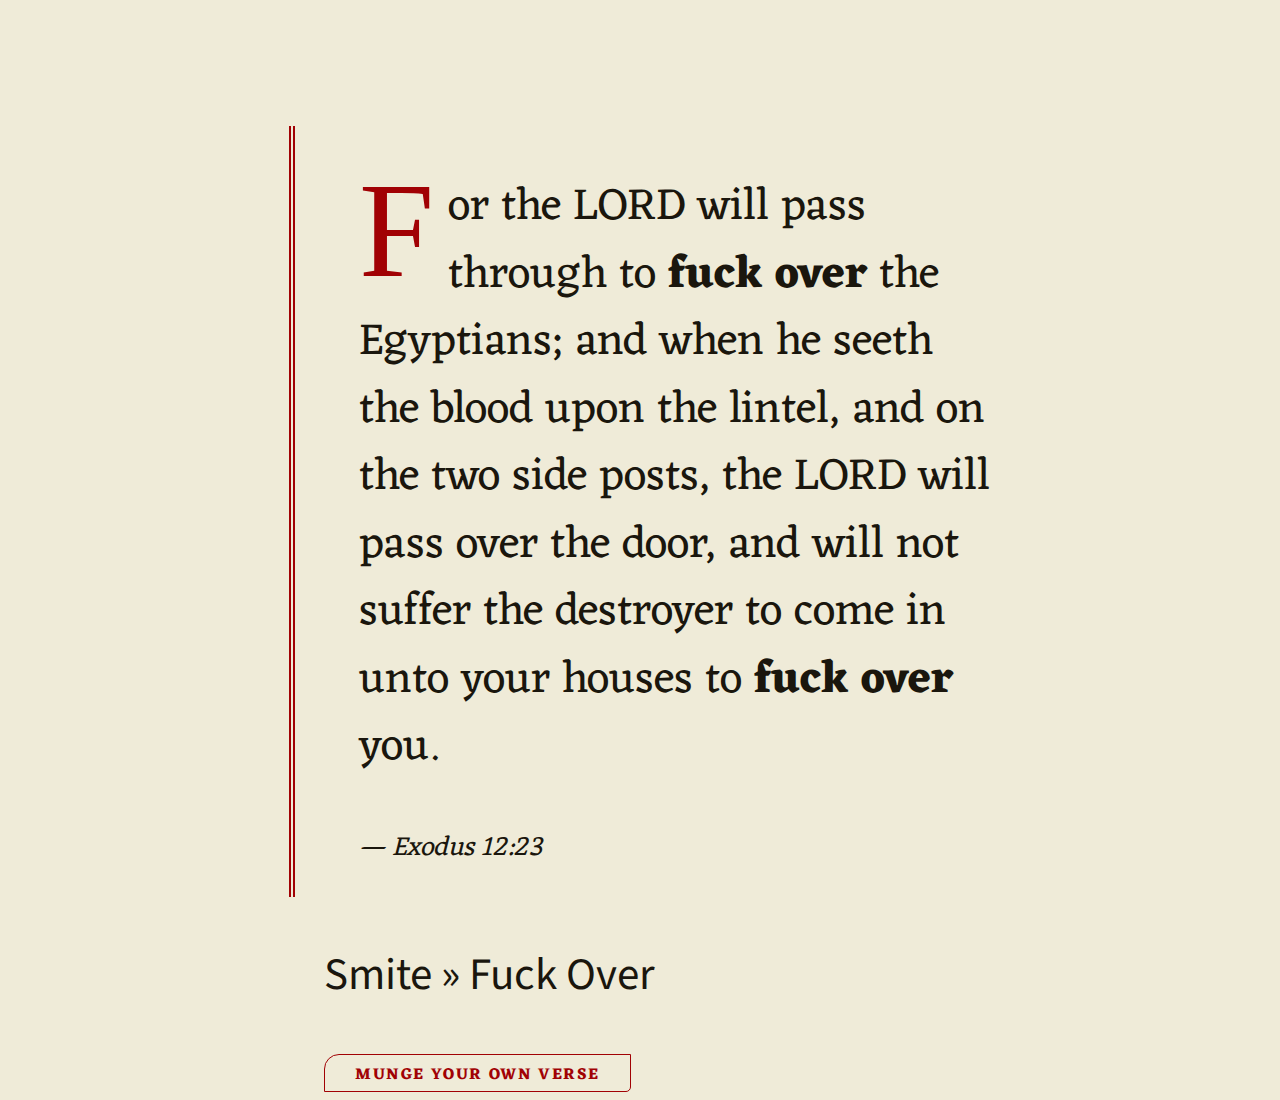
==== uimocks/index.html @ ff62a4e3 "Initial UI experiments structure and styles" ====
<!DOCTYPE html>
<html>
<head>
	<meta charset="utf-8">
	<meta http-equiv="X-UA-Compatible" content="IE=edge">
	<title>Biblemunger Sandbox</title>
	<link rel="stylesheet" href="biblemunger.css">
</head>
<body>
	<div class="text-container">
		<p class="scripture">For the LORD will pass through to <strong class="munged">fuck over</strong> the Egyptians; and when he seeth the blood upon the lintel, and on the two side posts, the LORD will pass over the door, and will not suffer the destroyer to come in unto your houses to <strong class="munged">fuck over</strong> you.</p>
		<p class="reference">Exodus 12:23</p>	
	</div>
	<div class="actions">
		<p class="substitution">Smite » Fuck Over</p>
		<button class="std-button">Munge your Own Verse</button>
	</div>
</body>
</html>
---- uimocks/biblemunger.css ----
@import url('https://fonts.googleapis.com/css?family=Eczar:400,700|Source+Sans+Pro:300,400,700');
body {
	background: #EFEBD8;
	color: #1A160D;
	font-family: 'Source Sans Pro',Helvetica,sans-serif;
}
p {
	line-height: 1.5;
	font-size: 5vh;
}
.text-container {
	width: 50%;
	margin: 10% auto 2vh auto;
	padding: 0.25em 0 0.09em 4em;
	border-left: 6px double #A10104;
}
p.scripture,
p.reference {
	font-family: 'Eczar', Georgia, serif;
}
p.scripture:first-child:first-letter {
	float: left;
    color: #A10104;
    font-size: 15vh;
    line-height: 1;
    margin-top: -1.4vh;
    padding-right: 0.1em;
    font-family: 'Dearest Outline',Georgia;
    text-transform: uppercase;
}
p.reference {
	font-style: italic;
	font-size: 3vh;
}
p.reference:before {
	content: "— ";
}
.actions {
	margin: 0 25%;
}
.std-button {
	color: #A10104;
	padding: 6px 30px 2px 30px;
	border: 0.5px solid #A10104;
	background: transparent;
	font-family: 'Eczar', serif;
	font-size: 1em;
	font-weight: 700;
	letter-spacing: 0.1em;
	text-transform: uppercase;
	border-radius: 15px 0 5px 0;
	-webkit-transition: all 75ms linear;
	-moz-transition: all 75ms linear;
	-ms-transition: all 75ms linear;
	-o-transition: all 75ms linear;
	transition: all 75ms linear;
}
.std-button:hover {
	border-width: 3px;
	cursor: pointer;
}
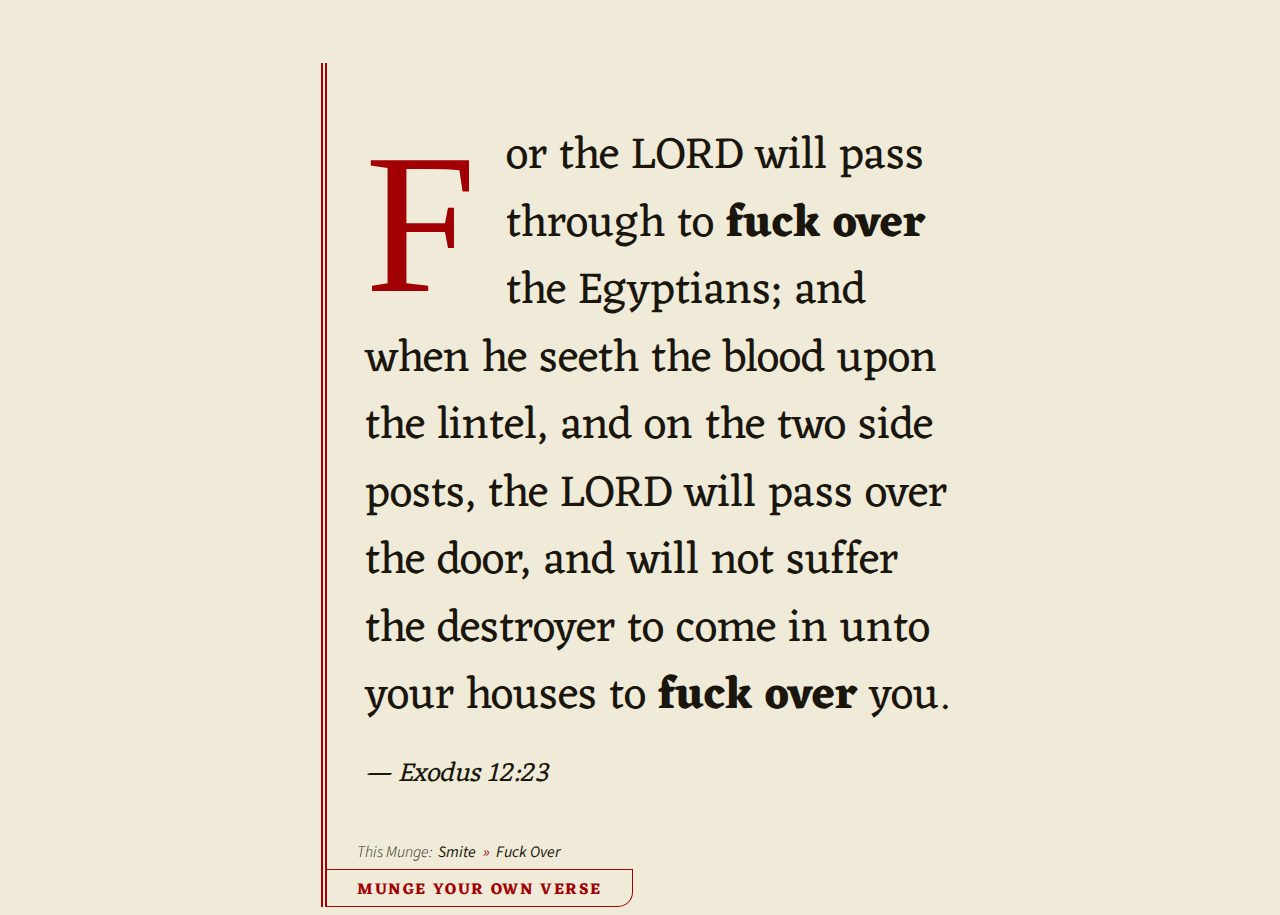
==== commit 071f8082: "More style and layout changes" ====
--- a/uimocks/index.html
+++ b/uimocks/index.html
@@ -7,13 +7,15 @@
 	<link rel="stylesheet" href="biblemunger.css">
 </head>
 <body>
-	<div class="text-container">
-		<p class="scripture">For the LORD will pass through to <strong class="munged">fuck over</strong> the Egyptians; and when he seeth the blood upon the lintel, and on the two side posts, the LORD will pass over the door, and will not suffer the destroyer to come in unto your houses to <strong class="munged">fuck over</strong> you.</p>
-		<p class="reference">Exodus 12:23</p>	
-	</div>
-	<div class="actions">
-		<p class="substitution">Smite » Fuck Over</p>
-		<button class="std-button">Munge your Own Verse</button>
+	<div class="content-area">
+		<div class="text-container">
+			<p class="scripture">For the LORD will pass through to <strong class="munged">fuck over</strong> the Egyptians; and when he seeth the blood upon the lintel, and on the two side posts, the LORD will pass over the door, and will not suffer the destroyer to come in unto your houses to <strong class="munged">fuck over</strong> you.</p>
+			<p class="reference">Exodus 12:23</p>	
+		</div>
+		<div class="actions">
+			<p class="substitution"><span>This Munge:</span> <em>Smite</em> Fuck Over</p>
+			<button class="std-button">Munge your Own Verse</button>
+		</div>
 	</div>
 </body>
 </html>--- a/uimocks/biblemunger.css
+++ b/uimocks/biblemunger.css
@@ -8,23 +8,32 @@
 	line-height: 1.5;
 	font-size: 5vh;
 }
+.content-area {
+	width: 50%;
+	margin: 5% auto 0 auto;
+	padding: 0;
+	border-left: 6px double #A10104;
+}
 .text-container {
-	width: 50%;
-	margin: 10% auto 2vh auto;
-	padding: 0.25em 0 0.09em 4em;
-	border-left: 6px double #A10104;
+	padding: 1em 0 0 6%;
 }
 p.scripture,
 p.reference {
 	font-family: 'Eczar', Georgia, serif;
 }
+p.scripture {
+	margin-bottom: 0.5em;
+}
+p.reference {
+	margin: 0 0 1.5em 0;
+}
 p.scripture:first-child:first-letter {
 	float: left;
     color: #A10104;
-    font-size: 15vh;
+    font-size: 200px;
     line-height: 1;
-    margin-top: -1.4vh;
-    padding-right: 0.1em;
+    margin-top: 0;
+    padding-right: 0.15em;
     font-family: 'Dearest Outline',Georgia;
     text-transform: uppercase;
 }
@@ -35,20 +44,38 @@
 p.reference:before {
 	content: "— ";
 }
+p.substitution {
+	font-size: 1em;
+	font-style: italic;
+	font-weight: 400;
+	display: table;
+	margin: 0;
+	padding: 5px 30px;
+}
+p.substitution span {
+	font-weight: 300;
+	margin-right: 0.4em;
+}
+p.substitution em:after {
+	content: " »";
+	color: #A10104;
+	margin: 0 0.2em;
+}
 .actions {
-	margin: 0 25%;
+	margin: 0;
 }
 .std-button {
 	color: #A10104;
 	padding: 6px 30px 2px 30px;
 	border: 0.5px solid #A10104;
+	border-left: 0 none;
 	background: transparent;
 	font-family: 'Eczar', serif;
 	font-size: 1em;
 	font-weight: 700;
 	letter-spacing: 0.1em;
 	text-transform: uppercase;
-	border-radius: 15px 0 5px 0;
+	border-radius: 0 0 15px 0;
 	-webkit-transition: all 75ms linear;
 	-moz-transition: all 75ms linear;
 	-ms-transition: all 75ms linear;
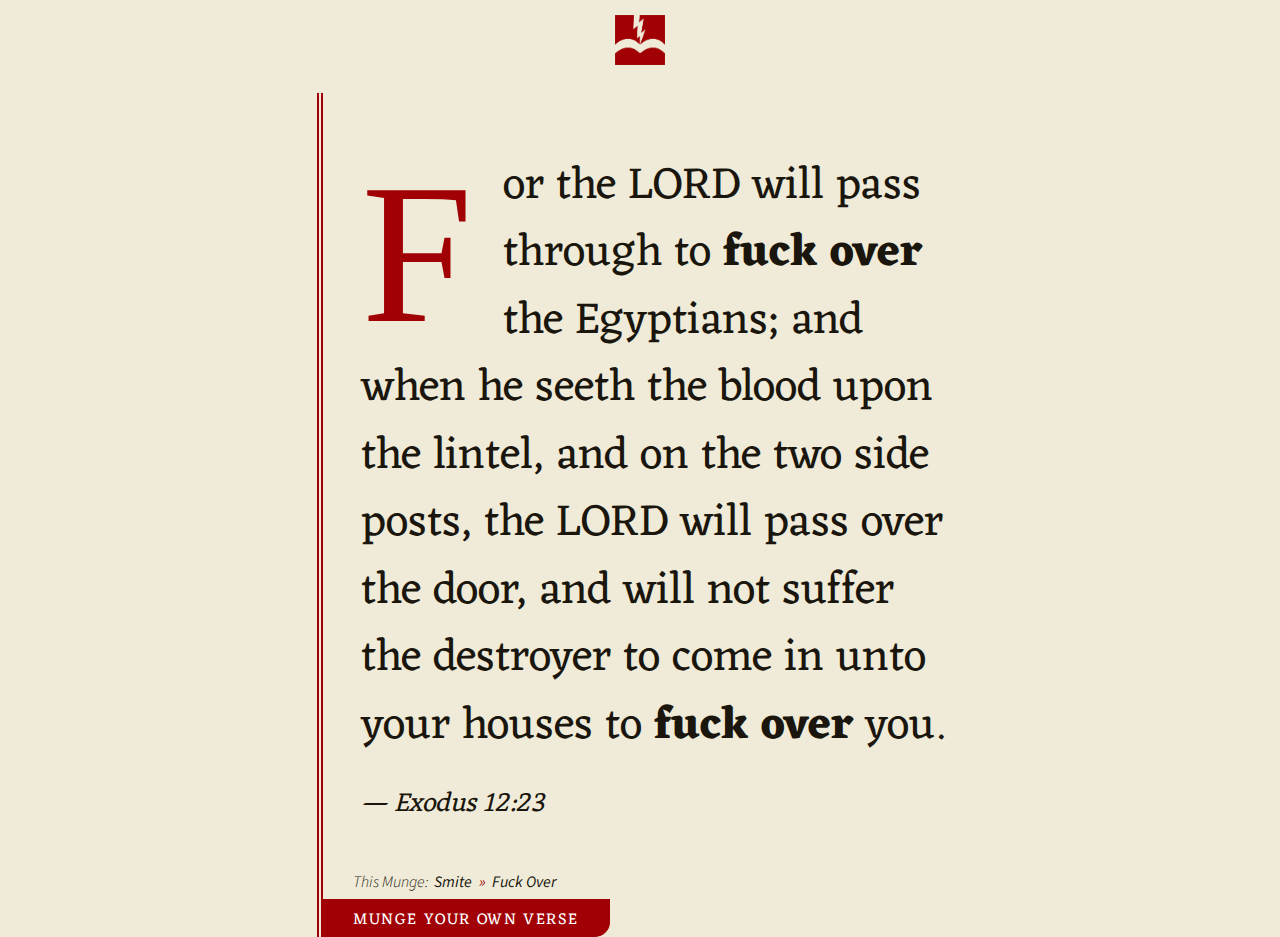
==== commit 6eb267f1: "Added logo, border image, style changes" ====
--- a/uimocks/index.html
+++ b/uimocks/index.html
@@ -7,6 +7,9 @@
 	<link rel="stylesheet" href="biblemunger.css">
 </head>
 <body>
+	<header>
+		<img src="biblemunger-logo-1-noword.png">
+	</header>
 	<div class="content-area">
 		<div class="text-container">
 			<p class="scripture">For the LORD will pass through to <strong class="munged">fuck over</strong> the Egyptians; and when he seeth the blood upon the lintel, and on the two side posts, the LORD will pass over the door, and will not suffer the destroyer to come in unto your houses to <strong class="munged">fuck over</strong> you.</p>
--- a/uimocks/biblemunger.css
+++ b/uimocks/biblemunger.css
@@ -3,14 +3,26 @@
 	background: #EFEBD8;
 	color: #1A160D;
 	font-family: 'Source Sans Pro',Helvetica,sans-serif;
+	margin: 0;
+	padding: 0;
 }
 p {
 	line-height: 1.5;
 	font-size: 5vh;
 }
+header {
+	width: 100%;
+	height: 50px;
+	padding: 15px 0;
+}
+header img {
+	height: 100%;
+	margin: 0 auto;
+	display: block;
+}
 .content-area {
 	width: 50%;
-	margin: 5% auto 0 auto;
+	margin: 1% auto 0 auto;
 	padding: 0;
 	border-left: 6px double #A10104;
 }
@@ -65,14 +77,14 @@
 	margin: 0;
 }
 .std-button {
-	color: #A10104;
+	color: #fff;
 	padding: 6px 30px 2px 30px;
 	border: 0.5px solid #A10104;
 	border-left: 0 none;
-	background: transparent;
+	background: #A10104;
 	font-family: 'Eczar', serif;
 	font-size: 1em;
-	font-weight: 700;
+	font-weight: 400;
 	letter-spacing: 0.1em;
 	text-transform: uppercase;
 	border-radius: 0 0 15px 0;
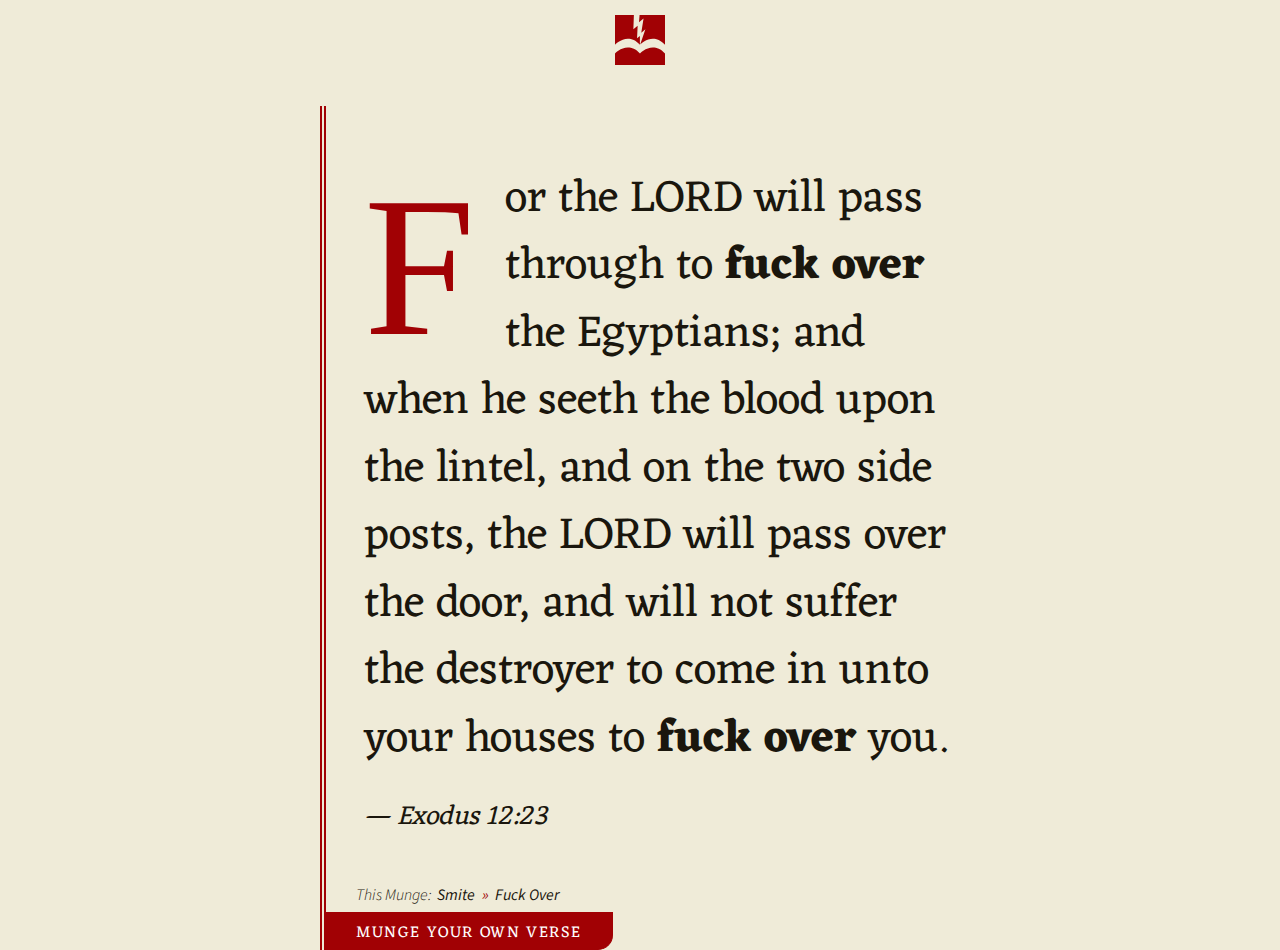
==== commit 8e5672f3: "Added search page mockup, style changes, SVG logo" ====
--- a/uimocks/index.html
+++ b/uimocks/index.html
@@ -8,7 +8,7 @@
 </head>
 <body>
 	<header>
-		<img src="biblemunger-logo-1-noword.png">
+		<img src="biblemunger-logo-1-noword.svg">
 	</header>
 	<div class="content-area">
 		<div class="text-container">
@@ -17,7 +17,7 @@
 		</div>
 		<div class="actions">
 			<p class="substitution"><span>This Munge:</span> <em>Smite</em> Fuck Over</p>
-			<button class="std-button">Munge your Own Verse</button>
+			<a href="munge.html"><button class="std-button">Munge your Own Verse</button></a>
 		</div>
 	</div>
 </body>
--- a/uimocks/biblemunger.css
+++ b/uimocks/biblemunger.css
@@ -1,4 +1,9 @@
 @import url('https://fonts.googleapis.com/css?family=Eczar:400,700|Source+Sans+Pro:300,400,700');
+
+/**** GENERAL ****/
+* {
+	box-sizing: border-box;
+}
 body {
 	background: #EFEBD8;
 	color: #1A160D;
@@ -12,7 +17,7 @@
 }
 header {
 	width: 100%;
-	height: 50px;
+	height: 80px;
 	padding: 15px 0;
 }
 header img {
@@ -22,10 +27,119 @@
 }
 .content-area {
 	width: 50%;
-	margin: 1% auto 0 auto;
+	margin: 2% auto 0 auto;
 	padding: 0;
 	border-left: 6px double #A10104;
+	overflow: hidden;
 }
+.std-button {
+	color: #fff;
+	padding: 6px 30px 2px 30px;
+	border: 0.5px solid #A10104;
+	border-left: 0 none;
+	background: #A10104;
+	font-family: 'Eczar', serif;
+	font-size: 1em;
+	font-weight: 400;
+	letter-spacing: 0.1em;
+	text-transform: uppercase;
+	border-radius: 0 0 15px 0;
+	-webkit-transition: all 75ms linear;
+	-moz-transition: all 75ms linear;
+	-ms-transition: all 75ms linear;
+	-o-transition: all 75ms linear;
+	transition: all 75ms linear;
+}
+.std-button:hover {
+	border-width: 3px;
+	cursor: pointer;
+}
+
+/**** MUNGING FORM ****/
+.content-area.munging-page {
+	border-left: 0 none;
+}
+.content-area.munging-page h2 {
+	text-align: center;
+}
+.mungerform {
+	overflow: hidden;
+	margin-bottom: 46px;
+}
+input {
+	width: 49%;
+	float: left;
+	margin-right: 2%;
+	padding: 10px 20px 5px 20px;
+	border: 6px solid #A10104;
+	font-size: 1.5em;
+	font-family: 'Eczar', serif;
+	line-height: 1;
+	text-align: center;
+	background: transparent;
+}
+input:nth-child(2) {
+	margin-right: 0;
+}
+.form-button {
+	display: block;
+	width: 30%;
+	margin: -6px 35% 0 35%;
+	padding: 20px 40px 15px 40px;
+	font-size: 2em;
+	border: 6px solid #A10104;
+	border-bottom-left-radius: 30px;
+	border-bottom-right-radius: 30px;
+}
+
+/**** MUNGING RESULTS ****/
+.results-area {
+	padding-top: 40px;
+	border-top: 6px double #A10104;
+}
+.results-area .substitution {
+	display: block;
+	margin-bottom: 15px;
+	padding: 0;
+	font-size: 1.25em;
+	text-align: center;
+}
+dl {
+	margin: 0;
+	padding: 0 10%;
+	font-size: 1.25em;
+}
+dt,dd {
+	margin-left: 0;
+	margin-bottom: 0.25em;
+	padding-left: 0;
+	line-height: 1.5;
+}
+dt {
+	margin-bottom: 1.5em;
+	padding-bottom: 1.5em;
+	font-size: 0.75em;
+	font-weight: 700;
+	border-bottom: 1px solid #A10104;
+}
+dt:before {
+	content: "— ";
+}
+.verse-result {
+	padding: 20px 20px 0 20px;
+	-webkit-transition: all 300ms ease-in-out;
+	-moz-transition: all 300ms ease-in-out;
+	-ms-transition: all 300ms ease-in-out;
+	-o-transition: all 300ms ease-in-out;
+	transition: all 300ms ease-in-out;
+}
+.verse-result:hover {
+	background: #A10104;
+	color: #fff;
+	cursor: pointer;
+}
+
+/**** SINGLE VERSE DISPLAY ****/
 .text-container {
 	padding: 1em 0 0 6%;
 }
@@ -76,25 +190,4 @@
 .actions {
 	margin: 0;
 }
-.std-button {
-	color: #fff;
-	padding: 6px 30px 2px 30px;
-	border: 0.5px solid #A10104;
-	border-left: 0 none;
-	background: #A10104;
-	font-family: 'Eczar', serif;
-	font-size: 1em;
-	font-weight: 400;
-	letter-spacing: 0.1em;
-	text-transform: uppercase;
-	border-radius: 0 0 15px 0;
-	-webkit-transition: all 75ms linear;
-	-moz-transition: all 75ms linear;
-	-ms-transition: all 75ms linear;
-	-o-transition: all 75ms linear;
-	transition: all 75ms linear;
-}
-.std-button:hover {
-	border-width: 3px;
-	cursor: pointer;
-}
+
